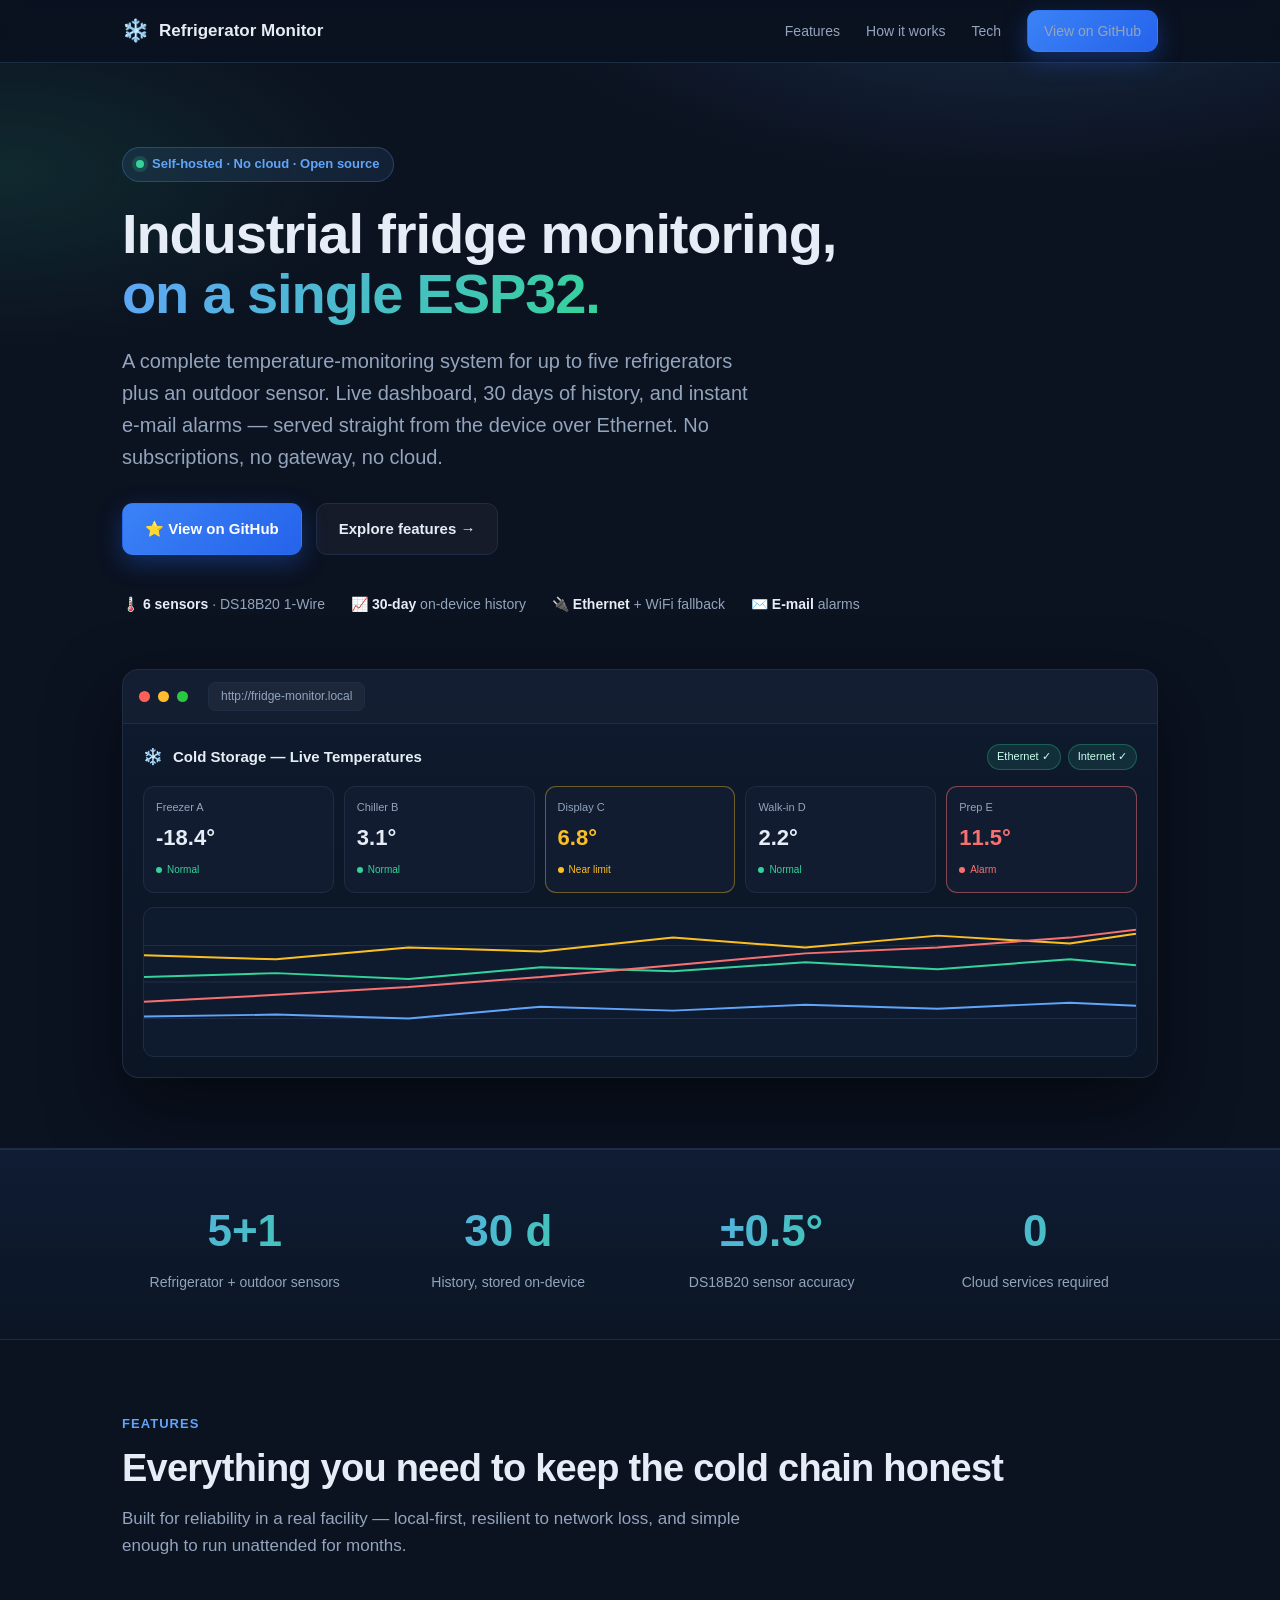
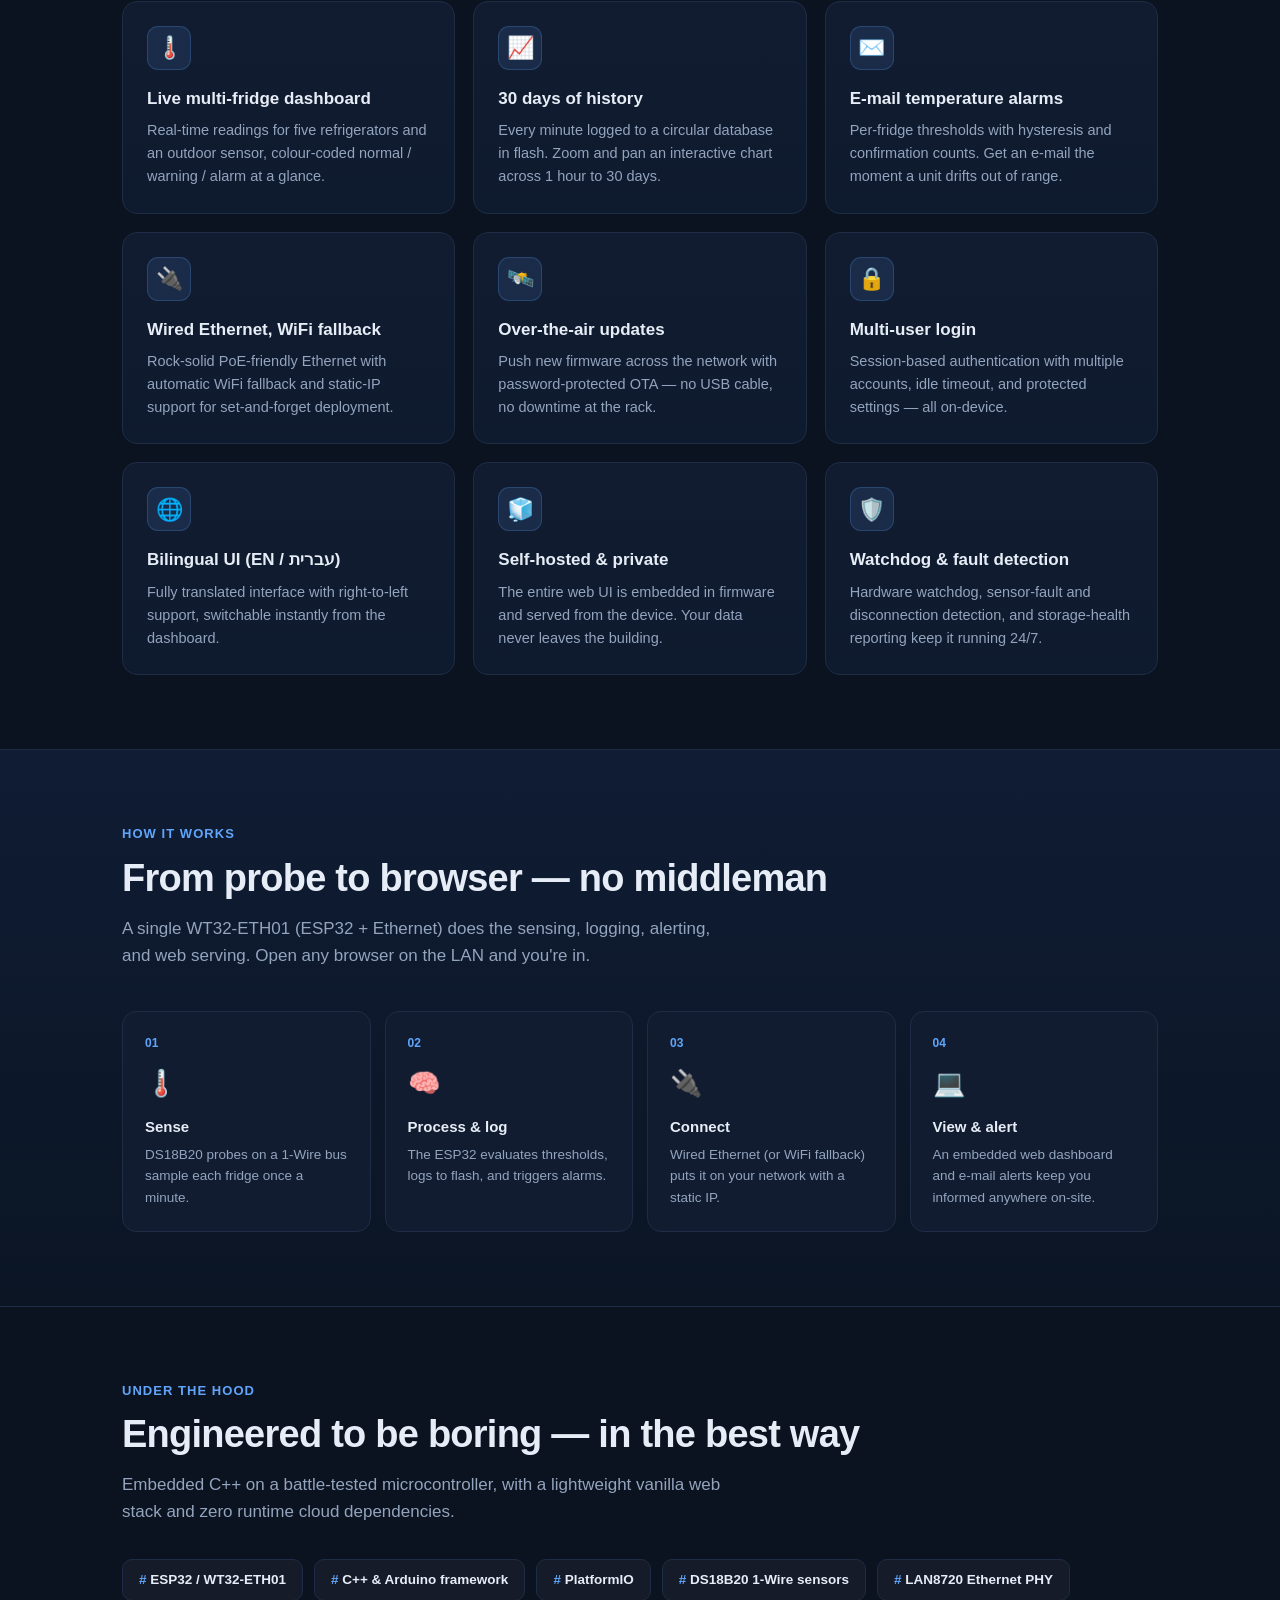
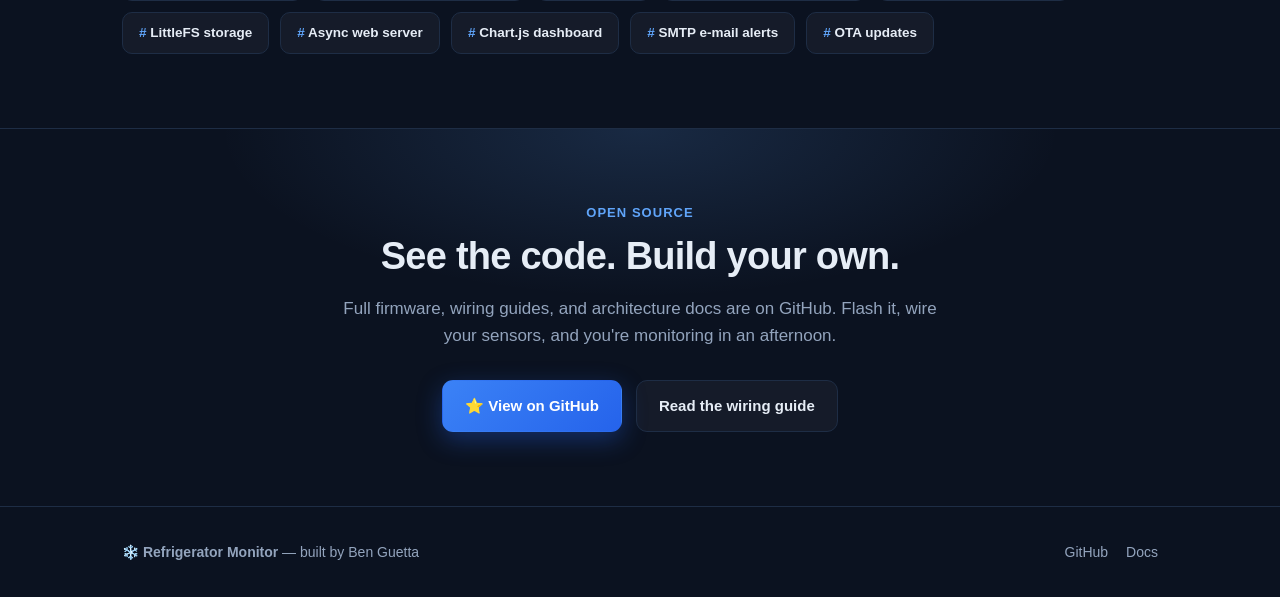
==== docs/index.html @ 9b0212f3 "Public release: ESP32 refrigerator monitor Self-hosted temperature monitoring for up to 5 refrigerat" ====
<!DOCTYPE html>
<html lang="en">
<head>
<meta charset="UTF-8">
<meta name="viewport" content="width=device-width, initial-scale=1.0">
<title>Refrigerator Monitor — Industrial Temperature Monitoring on ESP32</title>
<meta name="description" content="A self-hosted, cloud-free temperature monitoring system for up to 5 refrigerators. Live dashboard, 30-day history, e-mail alarms, Ethernet + WiFi — all running on a single ESP32.">
<meta property="og:title" content="Refrigerator Monitor — Industrial Temperature Monitoring on ESP32">
<meta property="og:description" content="Self-hosted, cloud-free monitoring for up to 5 refrigerators: live dashboard, 30-day history, e-mail alarms, Ethernet + WiFi — on a single ESP32.">
<meta property="og:type" content="website">
<style>
  :root{
    --bg:#0b1220; --bg2:#0f172a; --card:#111c30; --card2:#0e1a2e;
    --line:#1e2d45; --text:#e6edf6; --muted:#93a4bd; --brand:#60a5fa;
    --brand2:#34d399; --warn:#fbbf24; --danger:#f87171; --purple:#c084fc;
  }
  *{box-sizing:border-box;margin:0;padding:0}
  html{scroll-behavior:smooth}
  body{
    font-family:-apple-system,BlinkMacSystemFont,"Segoe UI",Roboto,Helvetica,Arial,sans-serif;
    background:var(--bg); color:var(--text); line-height:1.6;
    -webkit-font-smoothing:antialiased;
  }
  a{color:inherit;text-decoration:none}
  .wrap{max-width:1080px;margin:0 auto;padding:0 22px}
  .btn{
    display:inline-flex;align-items:center;gap:9px;font-weight:600;font-size:15px;
    padding:13px 22px;border-radius:11px;border:1px solid transparent;cursor:pointer;
    transition:transform .12s ease,box-shadow .12s ease,background .12s ease;
  }
  .btn:hover{transform:translateY(-2px)}
  .btn-primary{background:linear-gradient(135deg,#3b82f6,#2563eb);color:#fff;
    box-shadow:0 8px 24px rgba(37,99,235,.35)}
  .btn-ghost{background:rgba(255,255,255,.04);border-color:var(--line);color:var(--text)}
  .btn-ghost:hover{background:rgba(255,255,255,.08)}

  /* ---------- top nav ---------- */
  header.nav{
    position:sticky;top:0;z-index:20;backdrop-filter:blur(10px);
    background:rgba(11,18,32,.72);border-bottom:1px solid var(--line);
  }
  .nav-in{display:flex;align-items:center;gap:14px;height:62px}
  .logo{display:flex;align-items:center;gap:10px;font-weight:700;font-size:17px}
  .logo .mark{font-size:22px}
  .nav-links{margin-left:auto;display:flex;gap:26px;align-items:center}
  .nav-links a{color:var(--muted);font-size:14px;font-weight:500}
  .nav-links a:hover{color:var(--text)}
  .nav-links .btn{padding:9px 16px;font-size:14px}
  @media(max-width:720px){.nav-links a.hide-sm{display:none}}

  /* ---------- hero ---------- */
  .hero{position:relative;overflow:hidden;
    background:
      radial-gradient(900px 380px at 80% -10%,rgba(96,165,250,.18),transparent 60%),
      radial-gradient(700px 320px at 0% 10%,rgba(52,211,153,.12),transparent 55%),
      var(--bg);
    padding:84px 0 70px;border-bottom:1px solid var(--line)}
  .pill-tag{display:inline-flex;align-items:center;gap:8px;font-size:13px;font-weight:600;
    color:var(--brand);background:rgba(96,165,250,.1);border:1px solid rgba(96,165,250,.25);
    padding:6px 13px;border-radius:999px;margin-bottom:22px}
  .pill-tag .dot{width:8px;height:8px;border-radius:50%;background:var(--brand2);
    box-shadow:0 0 0 4px rgba(52,211,153,.18)}
  h1{font-size:clamp(34px,6vw,56px);line-height:1.08;letter-spacing:-.02em;font-weight:800}
  h1 .grad{background:linear-gradient(120deg,#60a5fa,#34d399);
    -webkit-background-clip:text;background-clip:text;color:transparent}
  .sub{color:var(--muted);font-size:clamp(16px,2.4vw,20px);max-width:640px;margin:20px 0 30px}
  .cta{display:flex;flex-wrap:wrap;gap:14px}
  .hero-meta{display:flex;flex-wrap:wrap;gap:26px;margin-top:38px;color:var(--muted);font-size:14px}
  .hero-meta b{color:var(--text)}

  /* ---------- dashboard mockup ---------- */
  .mock{margin-top:54px;border-radius:16px;border:1px solid var(--line);
    background:linear-gradient(180deg,#0e1a2e,#0b1524);overflow:hidden;
    box-shadow:0 30px 70px rgba(0,0,0,.5)}
  .mock-bar{display:flex;align-items:center;gap:8px;padding:12px 16px;
    border-bottom:1px solid var(--line);background:rgba(255,255,255,.02)}
  .mock-bar .d{width:11px;height:11px;border-radius:50%}
  .mock-bar .d1{background:#ff5f57}.mock-bar .d2{background:#febc2e}.mock-bar .d3{background:#28c840}
  .mock-bar .url{margin-left:12px;font-size:12px;color:var(--muted);
    background:rgba(255,255,255,.04);border:1px solid var(--line);
    padding:4px 12px;border-radius:7px}
  .mock-body{padding:20px}
  .mock-h{display:flex;align-items:center;gap:10px;margin-bottom:16px}
  .mock-h .t{font-weight:700;font-size:15px}
  .mock-h .pills{margin-left:auto;display:flex;gap:7px}
  .mock-h .p{font-size:11px;color:#cfe;background:rgba(52,211,153,.12);
    border:1px solid rgba(52,211,153,.3);padding:3px 9px;border-radius:999px}
  .fridges{display:grid;grid-template-columns:repeat(5,1fr);gap:10px}
  @media(max-width:680px){.fridges{grid-template-columns:repeat(2,1fr)}}
  .fr{background:var(--card);border:1px solid var(--line);border-radius:11px;padding:12px}
  .fr .n{font-size:11px;color:var(--muted)}
  .fr .v{font-size:22px;font-weight:800;margin-top:3px}
  .fr .s{display:inline-flex;align-items:center;gap:5px;font-size:10px;margin-top:6px;color:var(--brand2)}
  .fr .s i{width:6px;height:6px;border-radius:50%;background:var(--brand2);display:inline-block}
  .fr.warn{border-color:rgba(251,191,36,.4)}.fr.warn .v{color:var(--warn)}
  .fr.warn .s{color:var(--warn)}.fr.warn .s i{background:var(--warn)}
  .fr.alarm{border-color:rgba(248,113,113,.5)}.fr.alarm .v{color:var(--danger)}
  .fr.alarm .s{color:var(--danger)}.fr.alarm .s i{background:var(--danger)}
  .chart{margin-top:14px;height:150px;border:1px solid var(--line);border-radius:11px;
    background:var(--card2);position:relative;overflow:hidden}
  .chart svg{position:absolute;inset:0;width:100%;height:100%}

  /* ---------- sections ---------- */
  section{padding:74px 0}
  .eyebrow{color:var(--brand);font-weight:700;font-size:13px;letter-spacing:.08em;
    text-transform:uppercase;margin-bottom:12px}
  h2{font-size:clamp(26px,4vw,38px);letter-spacing:-.02em;font-weight:800;line-height:1.15}
  .lead{color:var(--muted);font-size:17px;max-width:620px;margin-top:14px}
  .grid{display:grid;gap:18px;margin-top:42px}
  .g3{grid-template-columns:repeat(3,1fr)}
  .g2{grid-template-columns:repeat(2,1fr)}
  @media(max-width:820px){.g3{grid-template-columns:1fr 1fr}}
  @media(max-width:560px){.g3,.g2{grid-template-columns:1fr}}
  .feat{background:linear-gradient(180deg,var(--card),var(--card2));
    border:1px solid var(--line);border-radius:15px;padding:24px;
    transition:transform .15s ease,border-color .15s ease}
  .feat:hover{transform:translateY(-4px);border-color:rgba(96,165,250,.4)}
  .feat .ic{width:44px;height:44px;border-radius:11px;display:grid;place-items:center;
    font-size:22px;margin-bottom:15px;background:rgba(96,165,250,.12);
    border:1px solid rgba(96,165,250,.22)}
  .feat h3{font-size:17px;margin-bottom:7px}
  .feat p{color:var(--muted);font-size:14.5px}

  /* ---------- stats band ---------- */
  .band{background:linear-gradient(180deg,#0f1c33,#0b1524);
    border-top:1px solid var(--line);border-bottom:1px solid var(--line)}
  .stats{display:grid;grid-template-columns:repeat(4,1fr);gap:18px;text-align:center}
  @media(max-width:680px){.stats{grid-template-columns:1fr 1fr}}
  .stat .num{font-size:clamp(30px,5vw,44px);font-weight:800;
    background:linear-gradient(120deg,#60a5fa,#34d399);
    -webkit-background-clip:text;background-clip:text;color:transparent}
  .stat .lab{color:var(--muted);font-size:14px;margin-top:4px}

  /* ---------- how it works ---------- */
  .flow{display:grid;grid-template-columns:repeat(4,1fr);gap:14px;margin-top:42px}
  @media(max-width:820px){.flow{grid-template-columns:1fr 1fr}}
  .step{background:var(--card);border:1px solid var(--line);border-radius:14px;padding:22px;position:relative}
  .step .k{font-size:12px;font-weight:700;color:var(--brand);margin-bottom:10px}
  .step .ic{font-size:26px;margin-bottom:10px}
  .step h4{font-size:15px;margin-bottom:5px}
  .step p{color:var(--muted);font-size:13.5px}

  /* ---------- tech ---------- */
  .chips{display:flex;flex-wrap:wrap;gap:11px;margin-top:34px}
  .chip{font-size:13.5px;font-weight:600;color:var(--text);
    background:rgba(255,255,255,.04);border:1px solid var(--line);
    padding:9px 16px;border-radius:10px}
  .chip span{color:var(--brand)}

  /* ---------- final cta ---------- */
  .final{background:
      radial-gradient(700px 280px at 50% 0%,rgba(96,165,250,.16),transparent 60%),var(--bg);
    text-align:center;border-top:1px solid var(--line)}
  .final h2{margin-bottom:16px}
  .final .cta{justify-content:center}

  footer{border-top:1px solid var(--line);padding:34px 0;color:var(--muted);font-size:14px}
  .foot{display:flex;flex-wrap:wrap;gap:14px;align-items:center;justify-content:space-between}
  .foot a{color:var(--muted)}.foot a:hover{color:var(--text)}
</style>
</head>
<body>

<header class="nav">
  <div class="wrap nav-in">
    <div class="logo"><span class="mark">❄️</span> Refrigerator Monitor</div>
    <nav class="nav-links">
      <a href="#features" class="hide-sm">Features</a>
      <a href="#how" class="hide-sm">How it works</a>
      <a href="#tech" class="hide-sm">Tech</a>
      <a class="btn btn-primary" href="https://github.com/bn-jo/refrigerator-monitor" target="_blank" rel="noopener">View on GitHub</a>
    </nav>
  </div>
</header>

<!-- ============ HERO ============ -->
<div class="hero">
  <div class="wrap">
    <span class="pill-tag"><span class="dot"></span> Self-hosted · No cloud · Open source</span>
    <h1>Industrial fridge monitoring,<br><span class="grad">on a single ESP32.</span></h1>
    <p class="sub">A complete temperature-monitoring system for up to five refrigerators plus an
      outdoor sensor. Live dashboard, 30 days of history, and instant e-mail alarms — served
      straight from the device over Ethernet. No subscriptions, no gateway, no cloud.</p>
    <div class="cta">
      <a class="btn btn-primary" href="https://github.com/bn-jo/refrigerator-monitor" target="_blank" rel="noopener">⭐ View on GitHub</a>
      <a class="btn btn-ghost" href="#features">Explore features →</a>
    </div>
    <div class="hero-meta">
      <div>🌡️ <b>6 sensors</b> · DS18B20 1-Wire</div>
      <div>📈 <b>30-day</b> on-device history</div>
      <div>🔌 <b>Ethernet</b> + WiFi fallback</div>
      <div>✉️ <b>E-mail</b> alarms</div>
    </div>

    <!-- dashboard mockup -->
    <div class="mock">
      <div class="mock-bar">
        <span class="d d1"></span><span class="d d2"></span><span class="d d3"></span>
        <span class="url">http://fridge-monitor.local</span>
      </div>
      <div class="mock-body">
        <div class="mock-h">
          <span class="mark">❄️</span><span class="t">Cold Storage — Live Temperatures</span>
          <span class="pills"><span class="p">Ethernet ✓</span><span class="p">Internet ✓</span></span>
        </div>
        <div class="fridges">
          <div class="fr"><div class="n">Freezer A</div><div class="v">-18.4°</div><div class="s"><i></i>Normal</div></div>
          <div class="fr"><div class="n">Chiller B</div><div class="v">3.1°</div><div class="s"><i></i>Normal</div></div>
          <div class="fr warn"><div class="n">Display C</div><div class="v">6.8°</div><div class="s"><i></i>Near limit</div></div>
          <div class="fr"><div class="n">Walk-in D</div><div class="v">2.2°</div><div class="s"><i></i>Normal</div></div>
          <div class="fr alarm"><div class="n">Prep E</div><div class="v">11.5°</div><div class="s"><i></i>Alarm</div></div>
        </div>
        <div class="chart">
          <svg viewBox="0 0 600 150" preserveAspectRatio="none">
            <line x1="0" y1="38" x2="600" y2="38" stroke="#1e2d45"/>
            <line x1="0" y1="75" x2="600" y2="75" stroke="#1e2d45"/>
            <line x1="0" y1="112" x2="600" y2="112" stroke="#1e2d45"/>
            <polyline fill="none" stroke="#60a5fa" stroke-width="2" points="0,110 80,108 160,112 240,100 320,104 400,98 480,102 560,96 600,99"/>
            <polyline fill="none" stroke="#34d399" stroke-width="2" points="0,70 80,66 160,72 240,60 320,64 400,55 480,62 560,52 600,58"/>
            <polyline fill="none" stroke="#fbbf24" stroke-width="2" points="0,48 80,52 160,40 240,44 320,30 400,40 480,28 560,36 600,26"/>
            <polyline fill="none" stroke="#f87171" stroke-width="2" points="0,95 80,88 160,80 240,70 320,58 400,46 480,40 560,30 600,22"/>
          </svg>
        </div>
      </div>
    </div>

  </div>
</div>

<!-- ============ STATS ============ -->
<div class="band"><section style="padding:46px 0">
  <div class="wrap stats">
    <div class="stat"><div class="num">5+1</div><div class="lab">Refrigerator + outdoor sensors</div></div>
    <div class="stat"><div class="num">30 d</div><div class="lab">History, stored on-device</div></div>
    <div class="stat"><div class="num">±0.5°</div><div class="lab">DS18B20 sensor accuracy</div></div>
    <div class="stat"><div class="num">0</div><div class="lab">Cloud services required</div></div>
  </div>
</section></div>

<!-- ============ FEATURES ============ -->
<section id="features"><div class="wrap">
  <div class="eyebrow">Features</div>
  <h2>Everything you need to keep the cold chain honest</h2>
  <p class="lead">Built for reliability in a real facility — local-first, resilient to network
    loss, and simple enough to run unattended for months.</p>

  <div class="grid g3">
    <div class="feat"><div class="ic">🌡️</div><h3>Live multi-fridge dashboard</h3>
      <p>Real-time readings for five refrigerators and an outdoor sensor, colour-coded normal / warning / alarm at a glance.</p></div>
    <div class="feat"><div class="ic">📈</div><h3>30 days of history</h3>
      <p>Every minute logged to a circular database in flash. Zoom and pan an interactive chart across 1 hour to 30 days.</p></div>
    <div class="feat"><div class="ic">✉️</div><h3>E-mail temperature alarms</h3>
      <p>Per-fridge thresholds with hysteresis and confirmation counts. Get an e-mail the moment a unit drifts out of range.</p></div>
    <div class="feat"><div class="ic">🔌</div><h3>Wired Ethernet, WiFi fallback</h3>
      <p>Rock-solid PoE-friendly Ethernet with automatic WiFi fallback and static-IP support for set-and-forget deployment.</p></div>
    <div class="feat"><div class="ic">🛰️</div><h3>Over-the-air updates</h3>
      <p>Push new firmware across the network with password-protected OTA — no USB cable, no downtime at the rack.</p></div>
    <div class="feat"><div class="ic">🔒</div><h3>Multi-user login</h3>
      <p>Session-based authentication with multiple accounts, idle timeout, and protected settings — all on-device.</p></div>
    <div class="feat"><div class="ic">🌐</div><h3>Bilingual UI (EN / עברית)</h3>
      <p>Fully translated interface with right-to-left support, switchable instantly from the dashboard.</p></div>
    <div class="feat"><div class="ic">🧊</div><h3>Self-hosted &amp; private</h3>
      <p>The entire web UI is embedded in firmware and served from the device. Your data never leaves the building.</p></div>
    <div class="feat"><div class="ic">🛡️</div><h3>Watchdog &amp; fault detection</h3>
      <p>Hardware watchdog, sensor-fault and disconnection detection, and storage-health reporting keep it running 24/7.</p></div>
  </div>
</div></section>

<!-- ============ HOW IT WORKS ============ -->
<div class="band"><section id="how"><div class="wrap">
  <div class="eyebrow">How it works</div>
  <h2>From probe to browser — no middleman</h2>
  <p class="lead">A single WT32-ETH01 (ESP32 + Ethernet) does the sensing, logging, alerting,
    and web serving. Open any browser on the LAN and you're in.</p>

  <div class="flow">
    <div class="step"><div class="k">01</div><div class="ic">🌡️</div><h4>Sense</h4>
      <p>DS18B20 probes on a 1-Wire bus sample each fridge once a minute.</p></div>
    <div class="step"><div class="k">02</div><div class="ic">🧠</div><h4>Process &amp; log</h4>
      <p>The ESP32 evaluates thresholds, logs to flash, and triggers alarms.</p></div>
    <div class="step"><div class="k">03</div><div class="ic">🔌</div><h4>Connect</h4>
      <p>Wired Ethernet (or WiFi fallback) puts it on your network with a static IP.</p></div>
    <div class="step"><div class="k">04</div><div class="ic">💻</div><h4>View &amp; alert</h4>
      <p>An embedded web dashboard and e-mail alerts keep you informed anywhere on-site.</p></div>
  </div>
</div></section></div>

<!-- ============ TECH ============ -->
<section id="tech"><div class="wrap">
  <div class="eyebrow">Under the hood</div>
  <h2>Engineered to be boring — in the best way</h2>
  <p class="lead">Embedded C++ on a battle-tested microcontroller, with a lightweight
    vanilla web stack and zero runtime cloud dependencies.</p>
  <div class="chips">
    <div class="chip"><span>#</span> ESP32 / WT32-ETH01</div>
    <div class="chip"><span>#</span> C++ &amp; Arduino framework</div>
    <div class="chip"><span>#</span> PlatformIO</div>
    <div class="chip"><span>#</span> DS18B20 1-Wire sensors</div>
    <div class="chip"><span>#</span> LAN8720 Ethernet PHY</div>
    <div class="chip"><span>#</span> LittleFS storage</div>
    <div class="chip"><span>#</span> Async web server</div>
    <div class="chip"><span>#</span> Chart.js dashboard</div>
    <div class="chip"><span>#</span> SMTP e-mail alerts</div>
    <div class="chip"><span>#</span> OTA updates</div>
  </div>
</div></section>

<!-- ============ FINAL CTA ============ -->
<div class="final"><section><div class="wrap">
  <div class="eyebrow" style="text-align:center">Open source</div>
  <h2>See the code. Build your own.</h2>
  <p class="lead" style="margin:14px auto 30px">Full firmware, wiring guides, and architecture
    docs are on GitHub. Flash it, wire your sensors, and you're monitoring in an afternoon.</p>
  <div class="cta">
    <a class="btn btn-primary" href="https://github.com/bn-jo/refrigerator-monitor" target="_blank" rel="noopener">⭐ View on GitHub</a>
    <a class="btn btn-ghost" href="https://github.com/bn-jo/refrigerator-monitor/blob/main/docs/WIRING.md" target="_blank" rel="noopener">Read the wiring guide</a>
  </div>
</div></section></div>

<footer><div class="wrap foot">
  <div>❄️ <b>Refrigerator Monitor</b> — built by Ben Guetta</div>
  <div style="display:flex;gap:18px">
    <a href="https://github.com/bn-jo/refrigerator-monitor" target="_blank" rel="noopener">GitHub</a>
    <a href="https://github.com/bn-jo/refrigerator-monitor/tree/main/docs" target="_blank" rel="noopener">Docs</a>
  </div>
</div></footer>

</body>
</html>
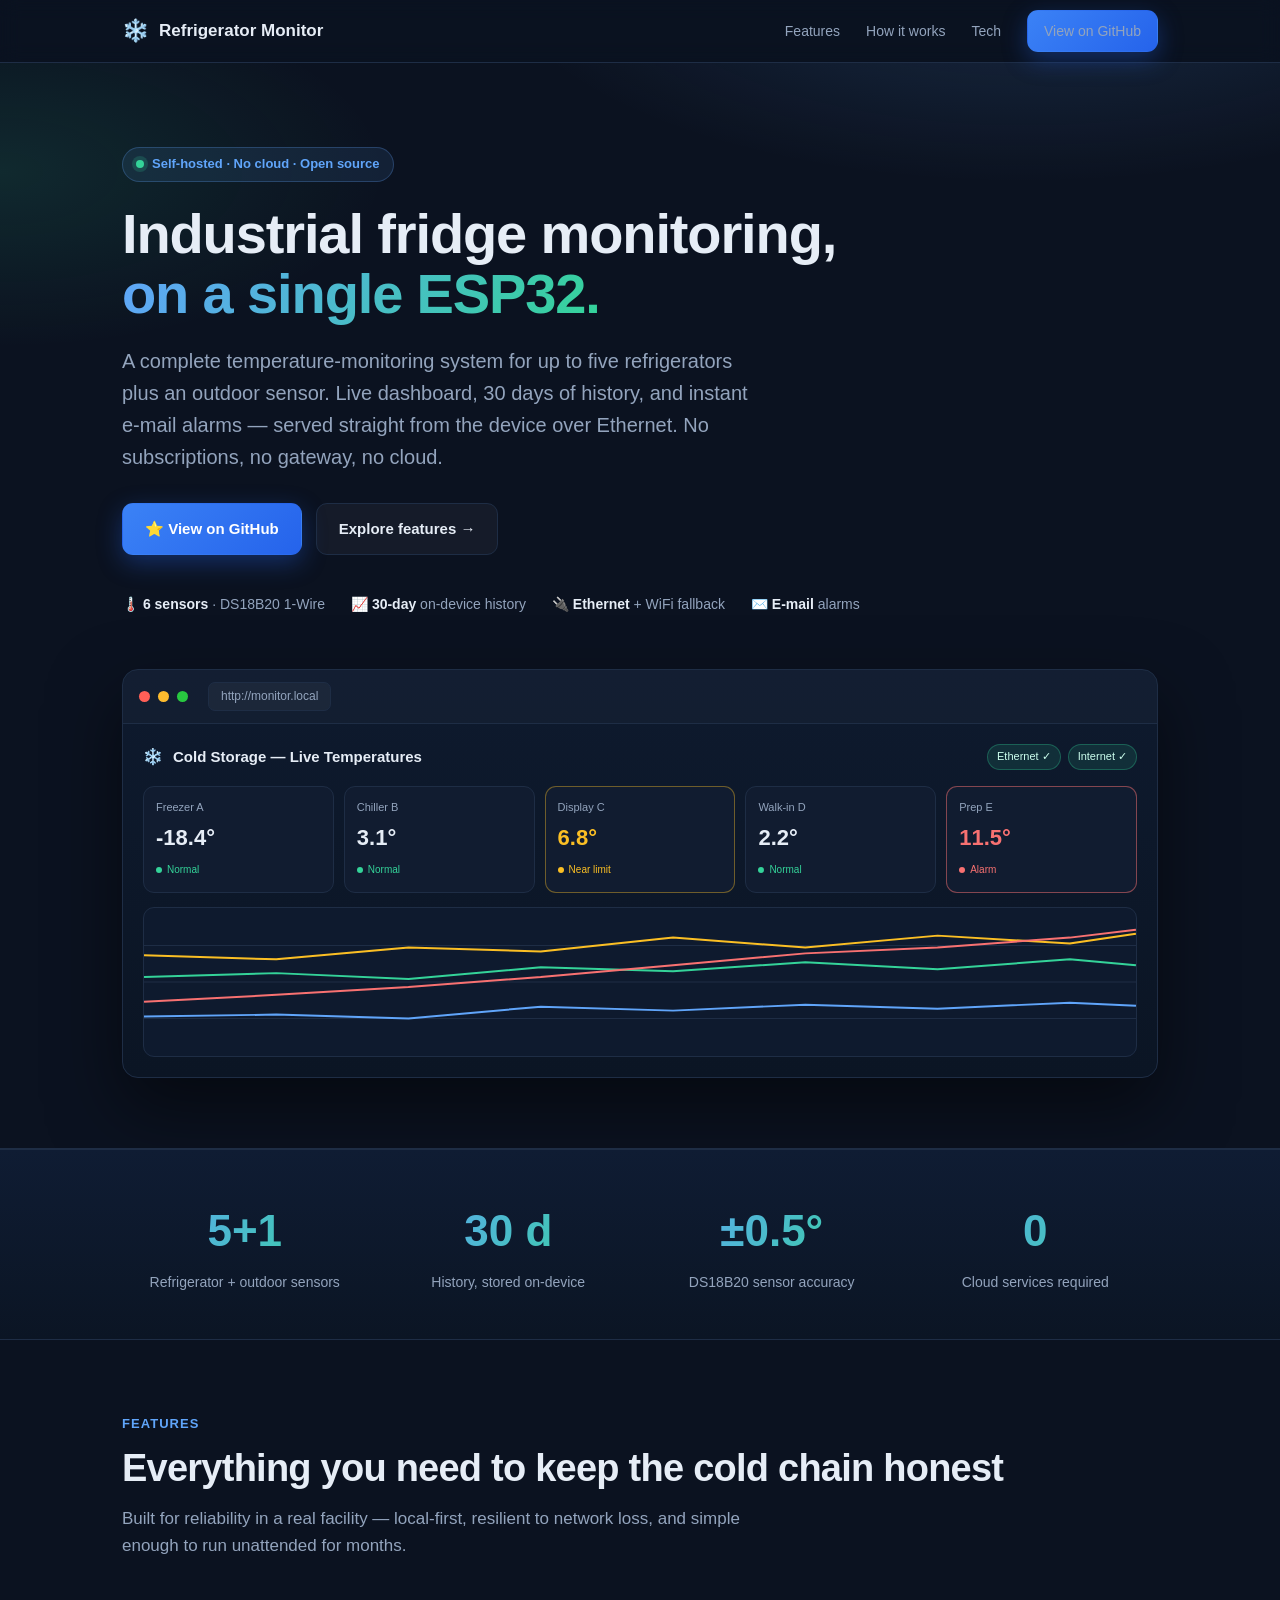
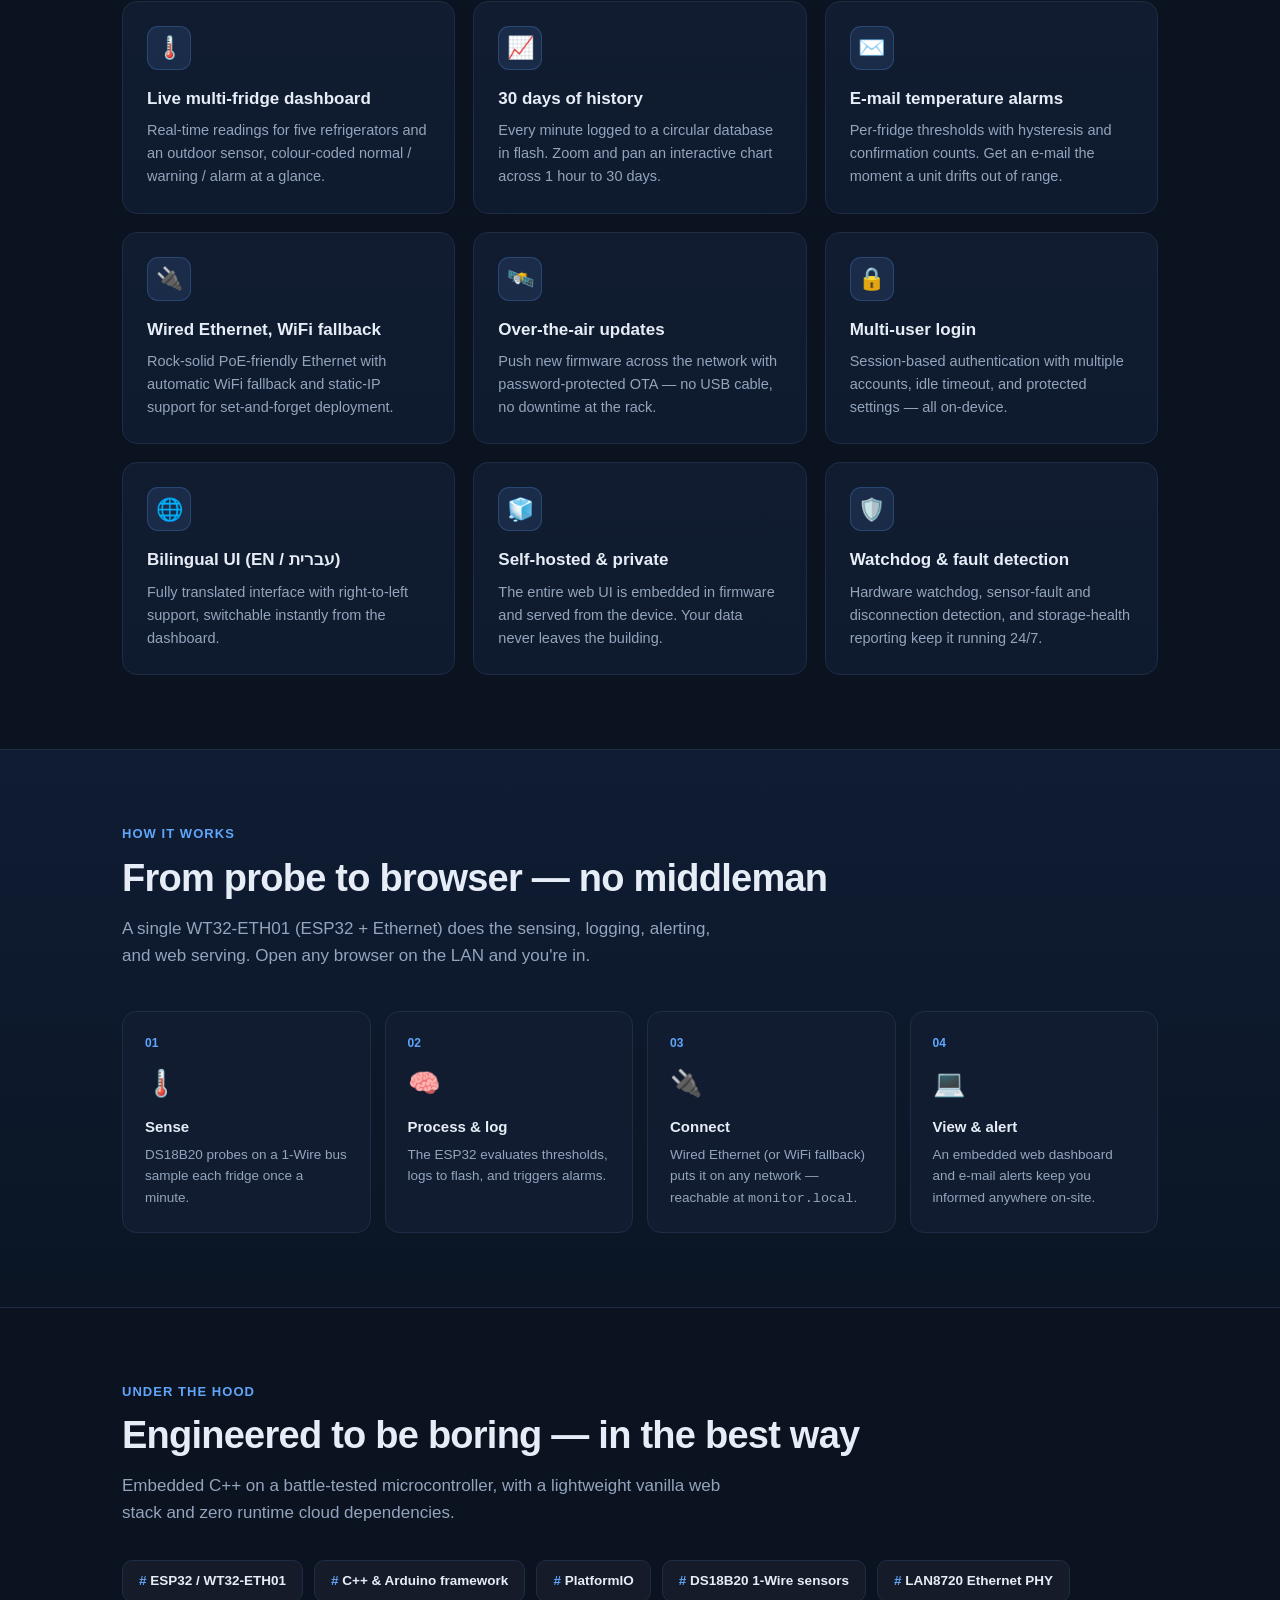
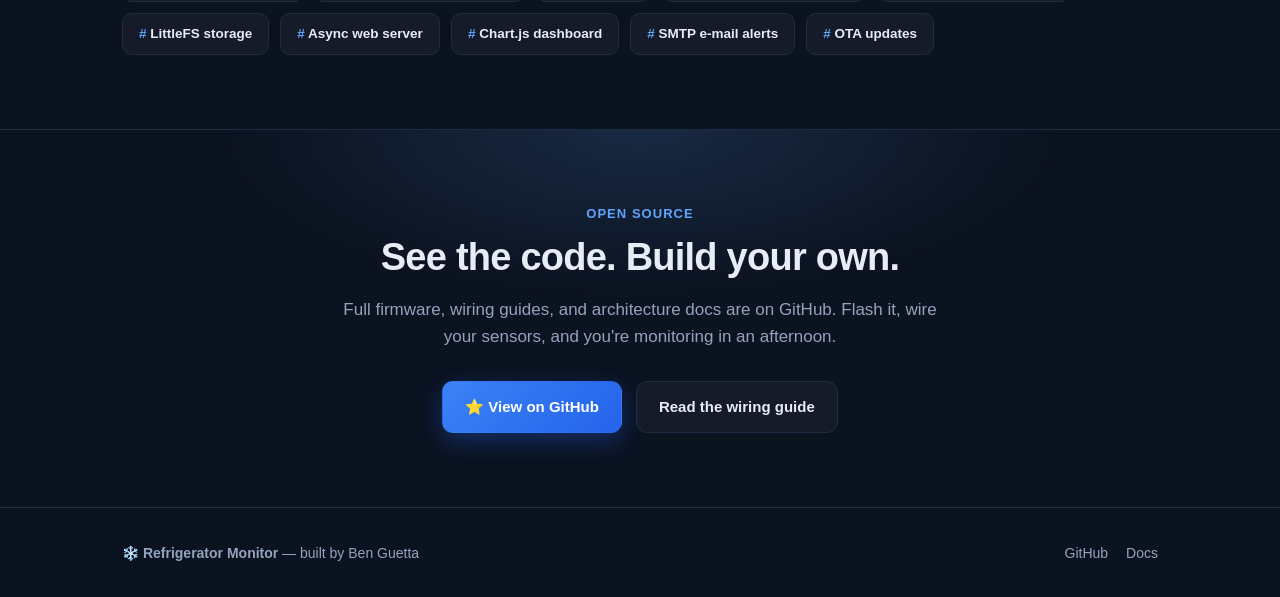
==== commit cd9fb589: "Network: DHCP-first with static-IP promotion, mDNS at monitor.local Always bring the link up via DHC" ====
--- a/docs/index.html
+++ b/docs/index.html
@@ -196,7 +196,7 @@
     <div class="mock">
       <div class="mock-bar">
         <span class="d d1"></span><span class="d d2"></span><span class="d d3"></span>
-        <span class="url">http://fridge-monitor.local</span>
+        <span class="url">http://monitor.local</span>
       </div>
       <div class="mock-body">
         <div class="mock-h">
@@ -279,7 +279,7 @@
     <div class="step"><div class="k">02</div><div class="ic">🧠</div><h4>Process &amp; log</h4>
       <p>The ESP32 evaluates thresholds, logs to flash, and triggers alarms.</p></div>
     <div class="step"><div class="k">03</div><div class="ic">🔌</div><h4>Connect</h4>
-      <p>Wired Ethernet (or WiFi fallback) puts it on your network with a static IP.</p></div>
+      <p>Wired Ethernet (or WiFi fallback) puts it on any network — reachable at <code>monitor.local</code>.</p></div>
     <div class="step"><div class="k">04</div><div class="ic">💻</div><h4>View &amp; alert</h4>
       <p>An embedded web dashboard and e-mail alerts keep you informed anywhere on-site.</p></div>
   </div>
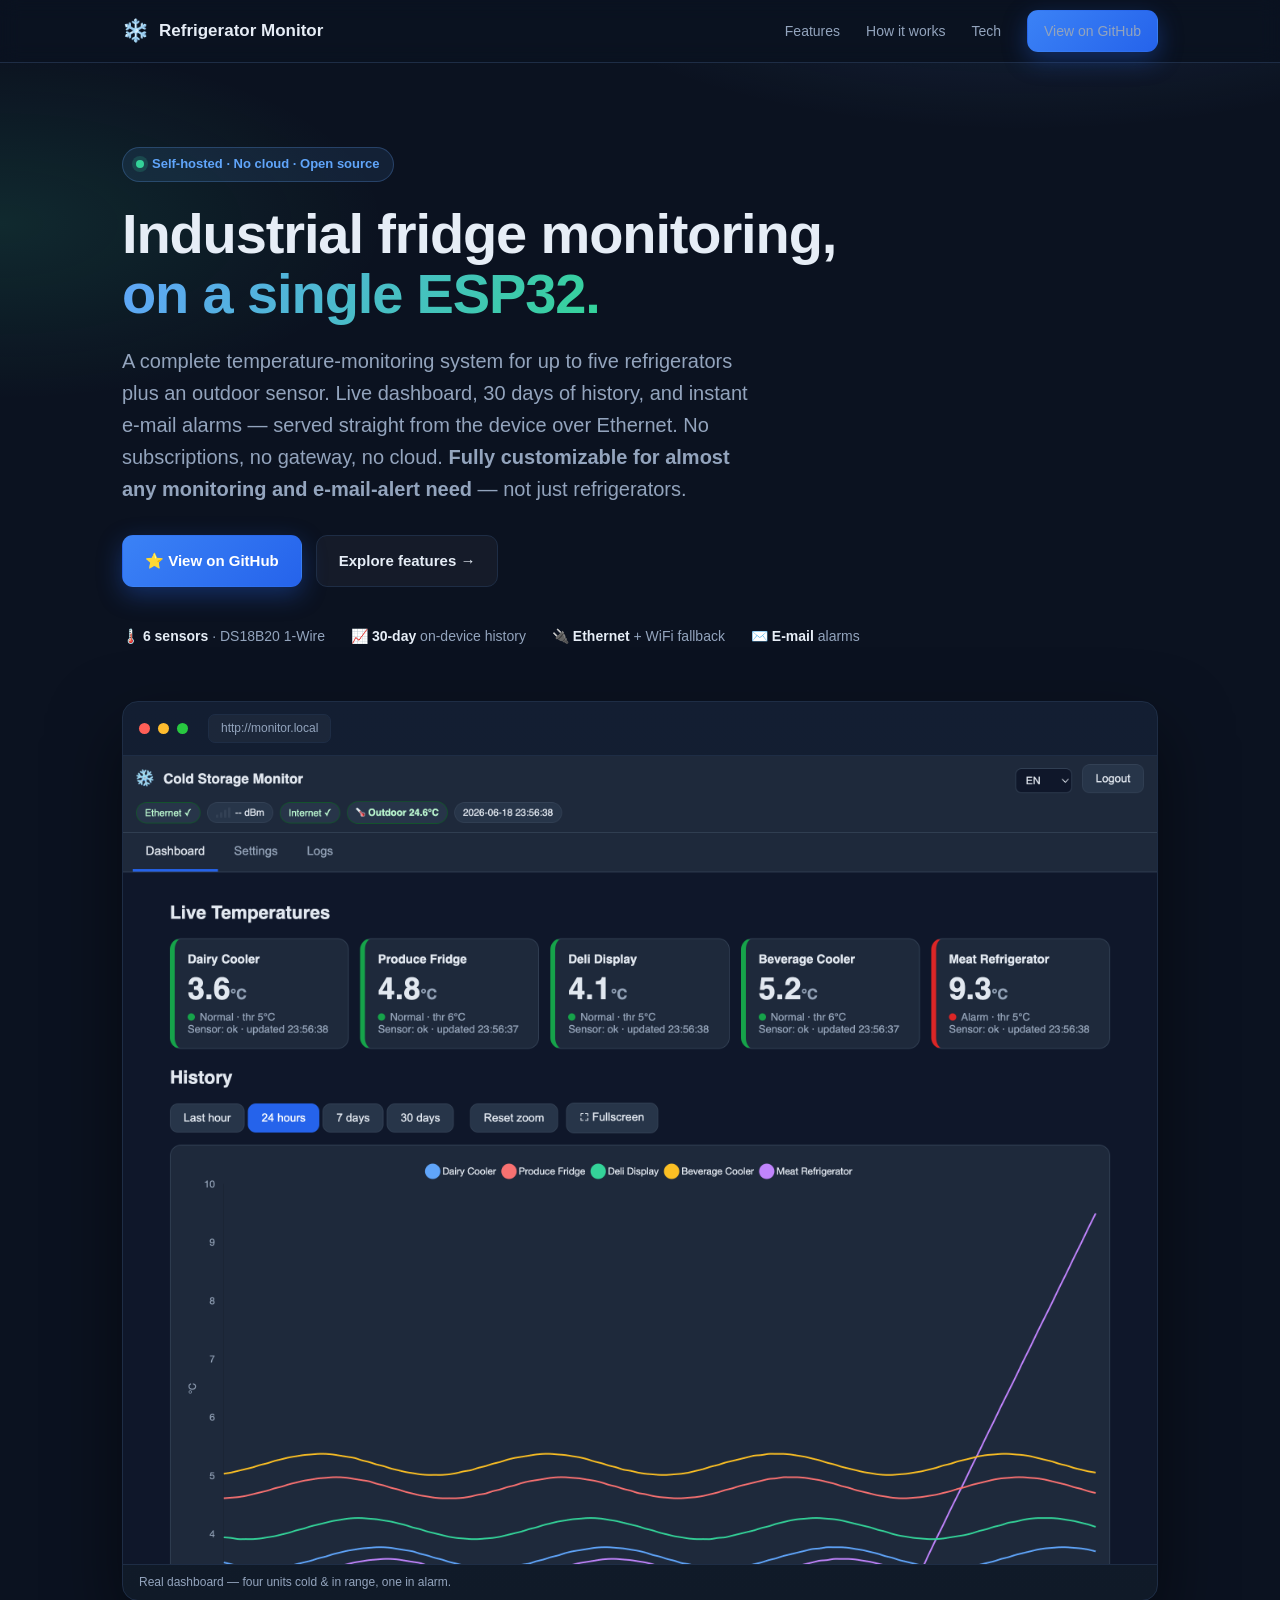
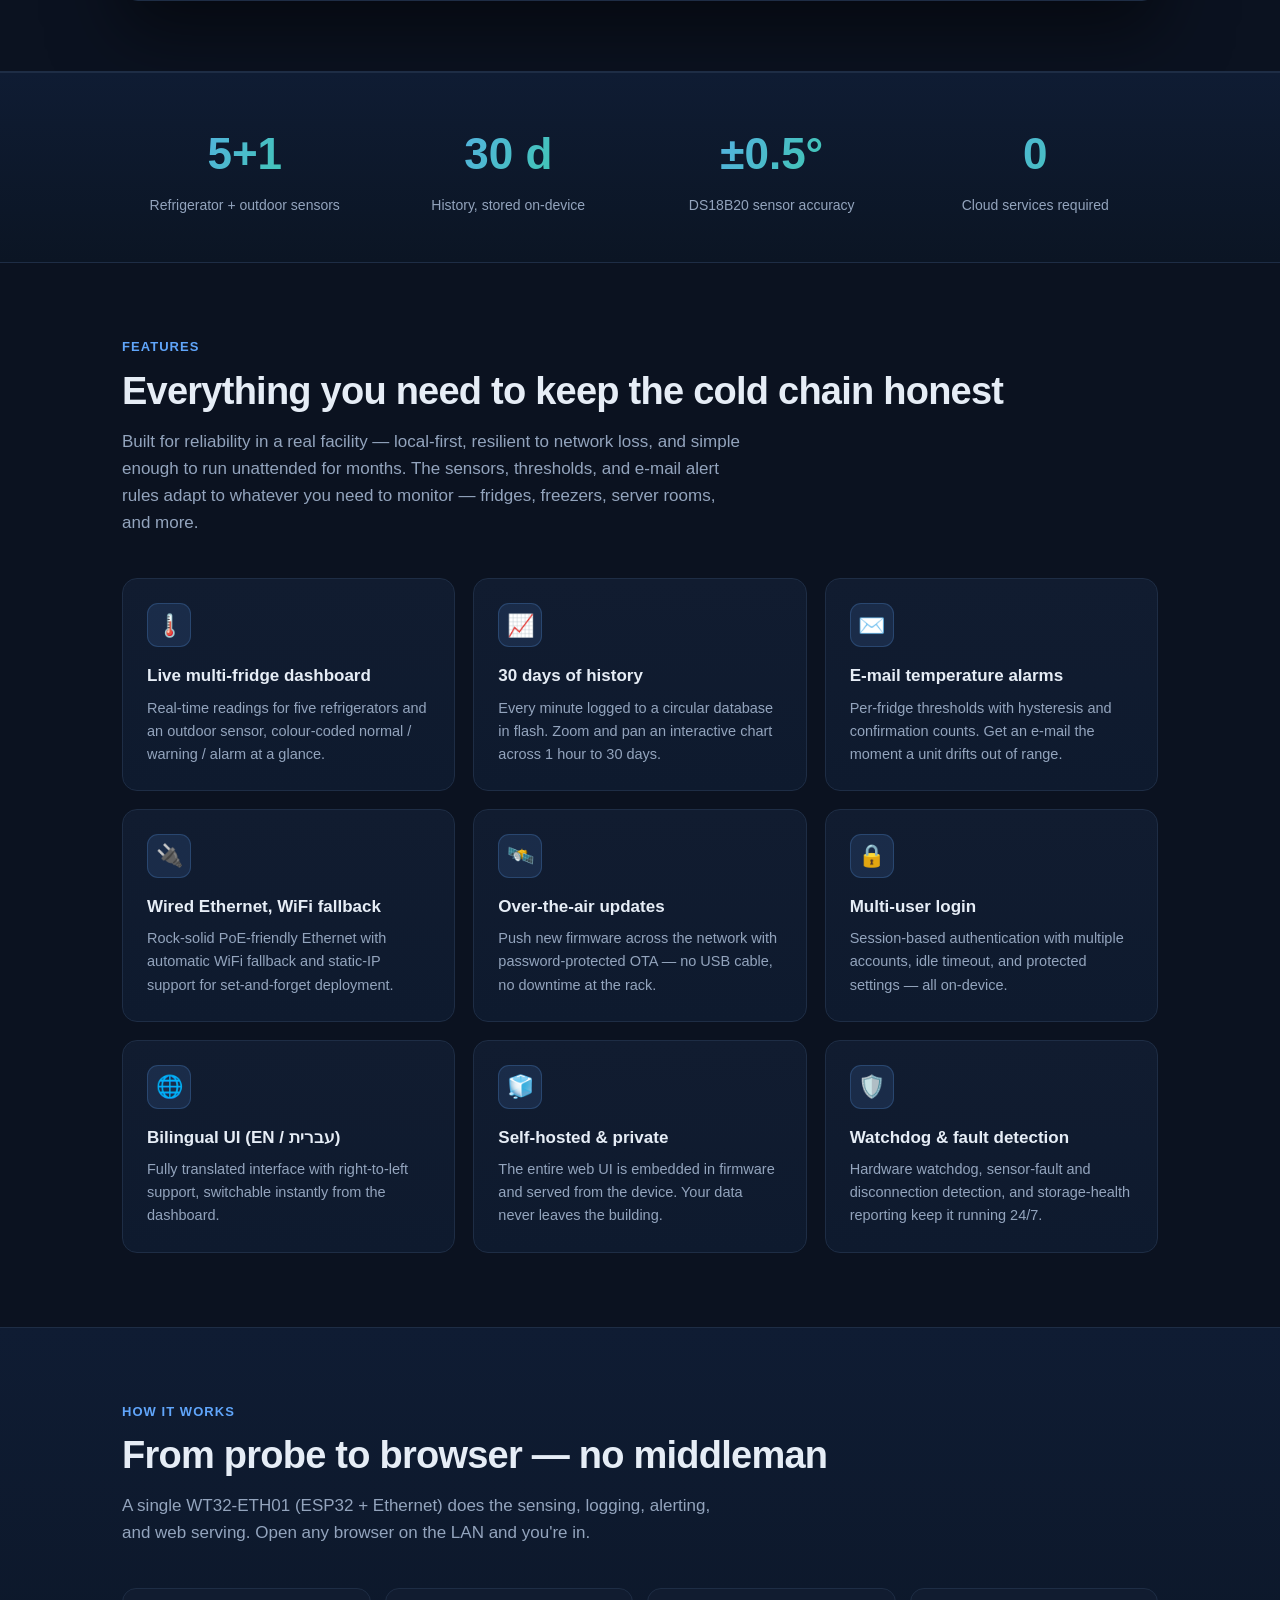
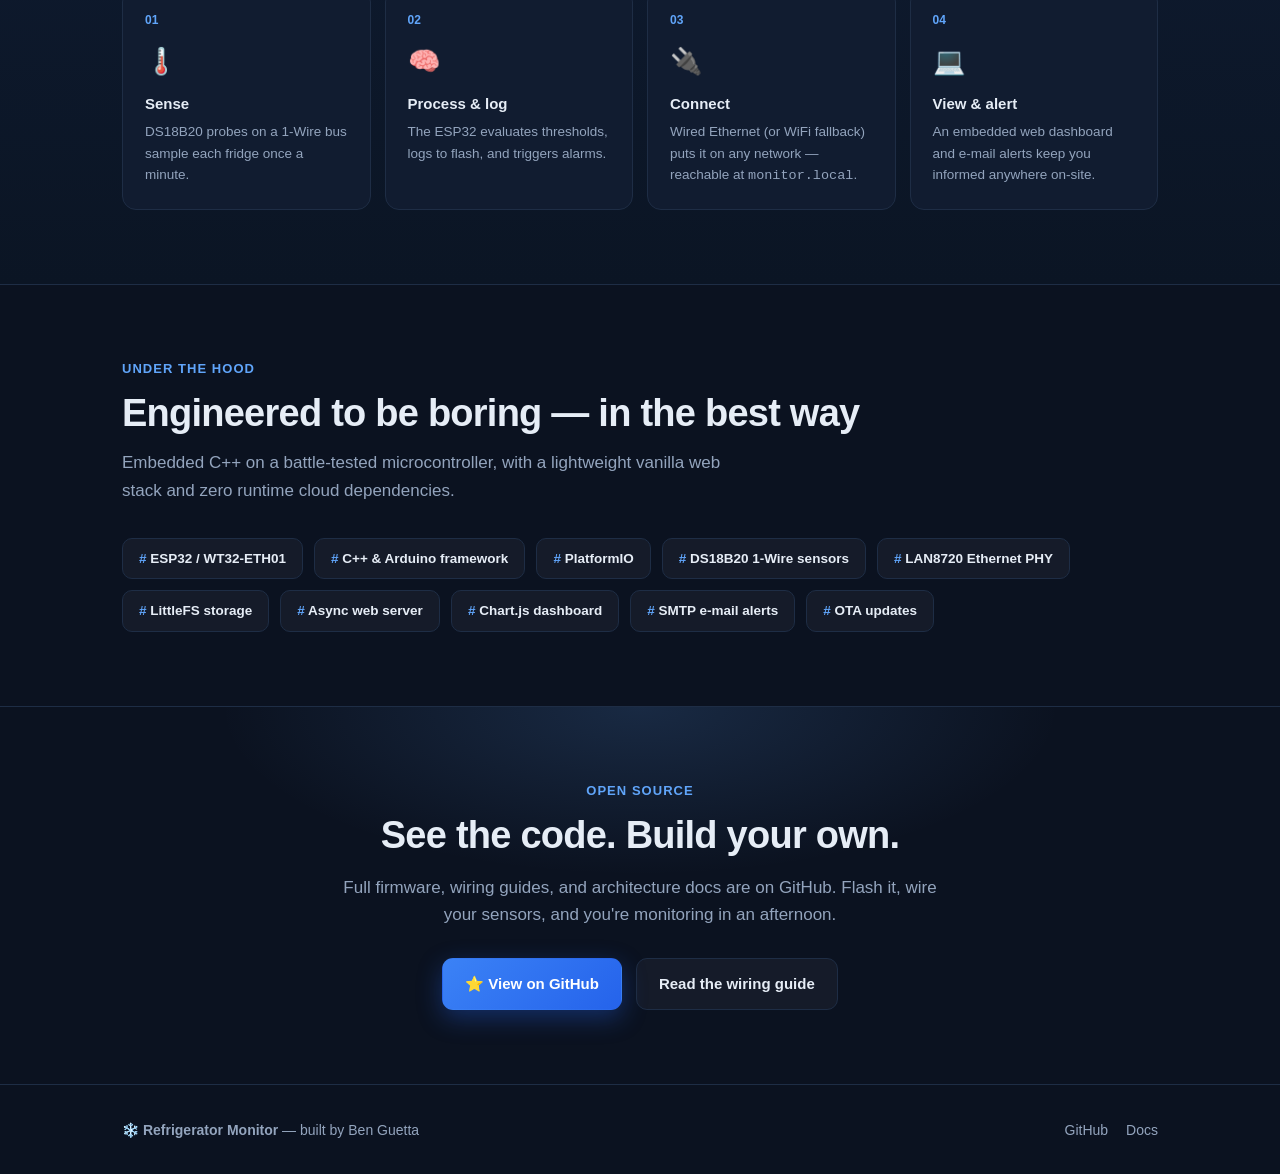
==== commit e88d85c0: "Landing page: real dashboard screenshot + customizable messaging Replace the hand-drawn hero mockup " ====
--- a/docs/index.html
+++ b/docs/index.html
@@ -180,7 +180,9 @@
     <h1>Industrial fridge monitoring,<br><span class="grad">on a single ESP32.</span></h1>
     <p class="sub">A complete temperature-monitoring system for up to five refrigerators plus an
       outdoor sensor. Live dashboard, 30 days of history, and instant e-mail alarms — served
-      straight from the device over Ethernet. No subscriptions, no gateway, no cloud.</p>
+      straight from the device over Ethernet. No subscriptions, no gateway, no cloud.
+      <strong>Fully customizable for almost any monitoring and e-mail-alert need</strong> —
+      not just refrigerators.</p>
     <div class="cta">
       <a class="btn btn-primary" href="https://github.com/bn-jo/refrigerator-monitor" target="_blank" rel="noopener">⭐ View on GitHub</a>
       <a class="btn btn-ghost" href="#features">Explore features →</a>
@@ -198,30 +200,10 @@
         <span class="d d1"></span><span class="d d2"></span><span class="d d3"></span>
         <span class="url">http://monitor.local</span>
       </div>
-      <div class="mock-body">
-        <div class="mock-h">
-          <span class="mark">❄️</span><span class="t">Cold Storage — Live Temperatures</span>
-          <span class="pills"><span class="p">Ethernet ✓</span><span class="p">Internet ✓</span></span>
-        </div>
-        <div class="fridges">
-          <div class="fr"><div class="n">Freezer A</div><div class="v">-18.4°</div><div class="s"><i></i>Normal</div></div>
-          <div class="fr"><div class="n">Chiller B</div><div class="v">3.1°</div><div class="s"><i></i>Normal</div></div>
-          <div class="fr warn"><div class="n">Display C</div><div class="v">6.8°</div><div class="s"><i></i>Near limit</div></div>
-          <div class="fr"><div class="n">Walk-in D</div><div class="v">2.2°</div><div class="s"><i></i>Normal</div></div>
-          <div class="fr alarm"><div class="n">Prep E</div><div class="v">11.5°</div><div class="s"><i></i>Alarm</div></div>
-        </div>
-        <div class="chart">
-          <svg viewBox="0 0 600 150" preserveAspectRatio="none">
-            <line x1="0" y1="38" x2="600" y2="38" stroke="#1e2d45"/>
-            <line x1="0" y1="75" x2="600" y2="75" stroke="#1e2d45"/>
-            <line x1="0" y1="112" x2="600" y2="112" stroke="#1e2d45"/>
-            <polyline fill="none" stroke="#60a5fa" stroke-width="2" points="0,110 80,108 160,112 240,100 320,104 400,98 480,102 560,96 600,99"/>
-            <polyline fill="none" stroke="#34d399" stroke-width="2" points="0,70 80,66 160,72 240,60 320,64 400,55 480,62 560,52 600,58"/>
-            <polyline fill="none" stroke="#fbbf24" stroke-width="2" points="0,48 80,52 160,40 240,44 320,30 400,40 480,28 560,36 600,26"/>
-            <polyline fill="none" stroke="#f87171" stroke-width="2" points="0,95 80,88 160,80 240,70 320,58 400,46 480,40 560,30 600,22"/>
-          </svg>
-        </div>
-      </div>
+      <img src="dashboard.png" alt="Live dashboard showing five refrigerators — four normal and one (Meat Refrigerator) in alarm at 9.3 °C — with a 24-hour history chart"
+           style="display:block;width:100%;height:auto" loading="lazy">
+      <p style="margin:0;padding:8px 16px;font-size:12px;color:var(--muted);border-top:1px solid var(--line);background:rgba(255,255,255,.02)">
+        Real dashboard — four units cold &amp; in range, one in alarm.</p>
     </div>
 
   </div>
@@ -242,7 +224,8 @@
   <div class="eyebrow">Features</div>
   <h2>Everything you need to keep the cold chain honest</h2>
   <p class="lead">Built for reliability in a real facility — local-first, resilient to network
-    loss, and simple enough to run unattended for months.</p>
+    loss, and simple enough to run unattended for months. The sensors, thresholds, and e-mail
+    alert rules adapt to whatever you need to monitor — fridges, freezers, server rooms, and more.</p>
 
   <div class="grid g3">
     <div class="feat"><div class="ic">🌡️</div><h3>Live multi-fridge dashboard</h3>
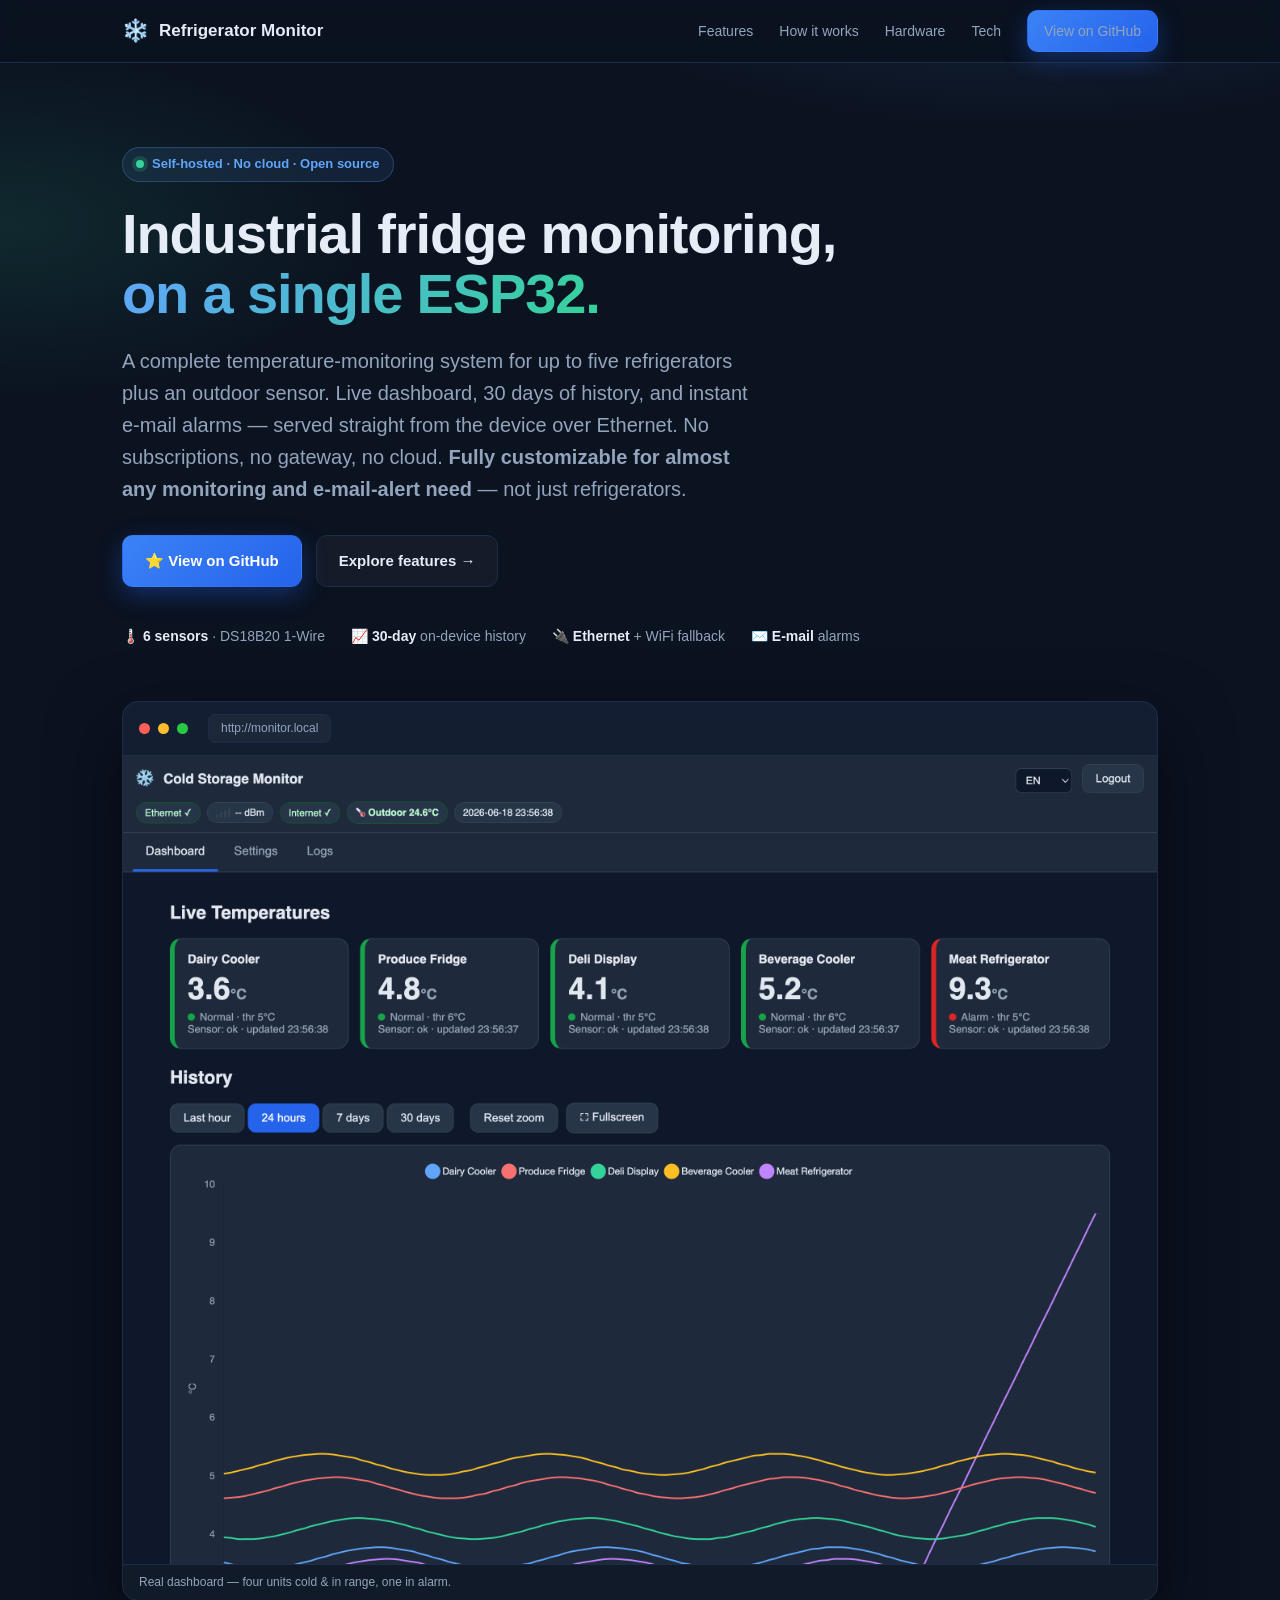
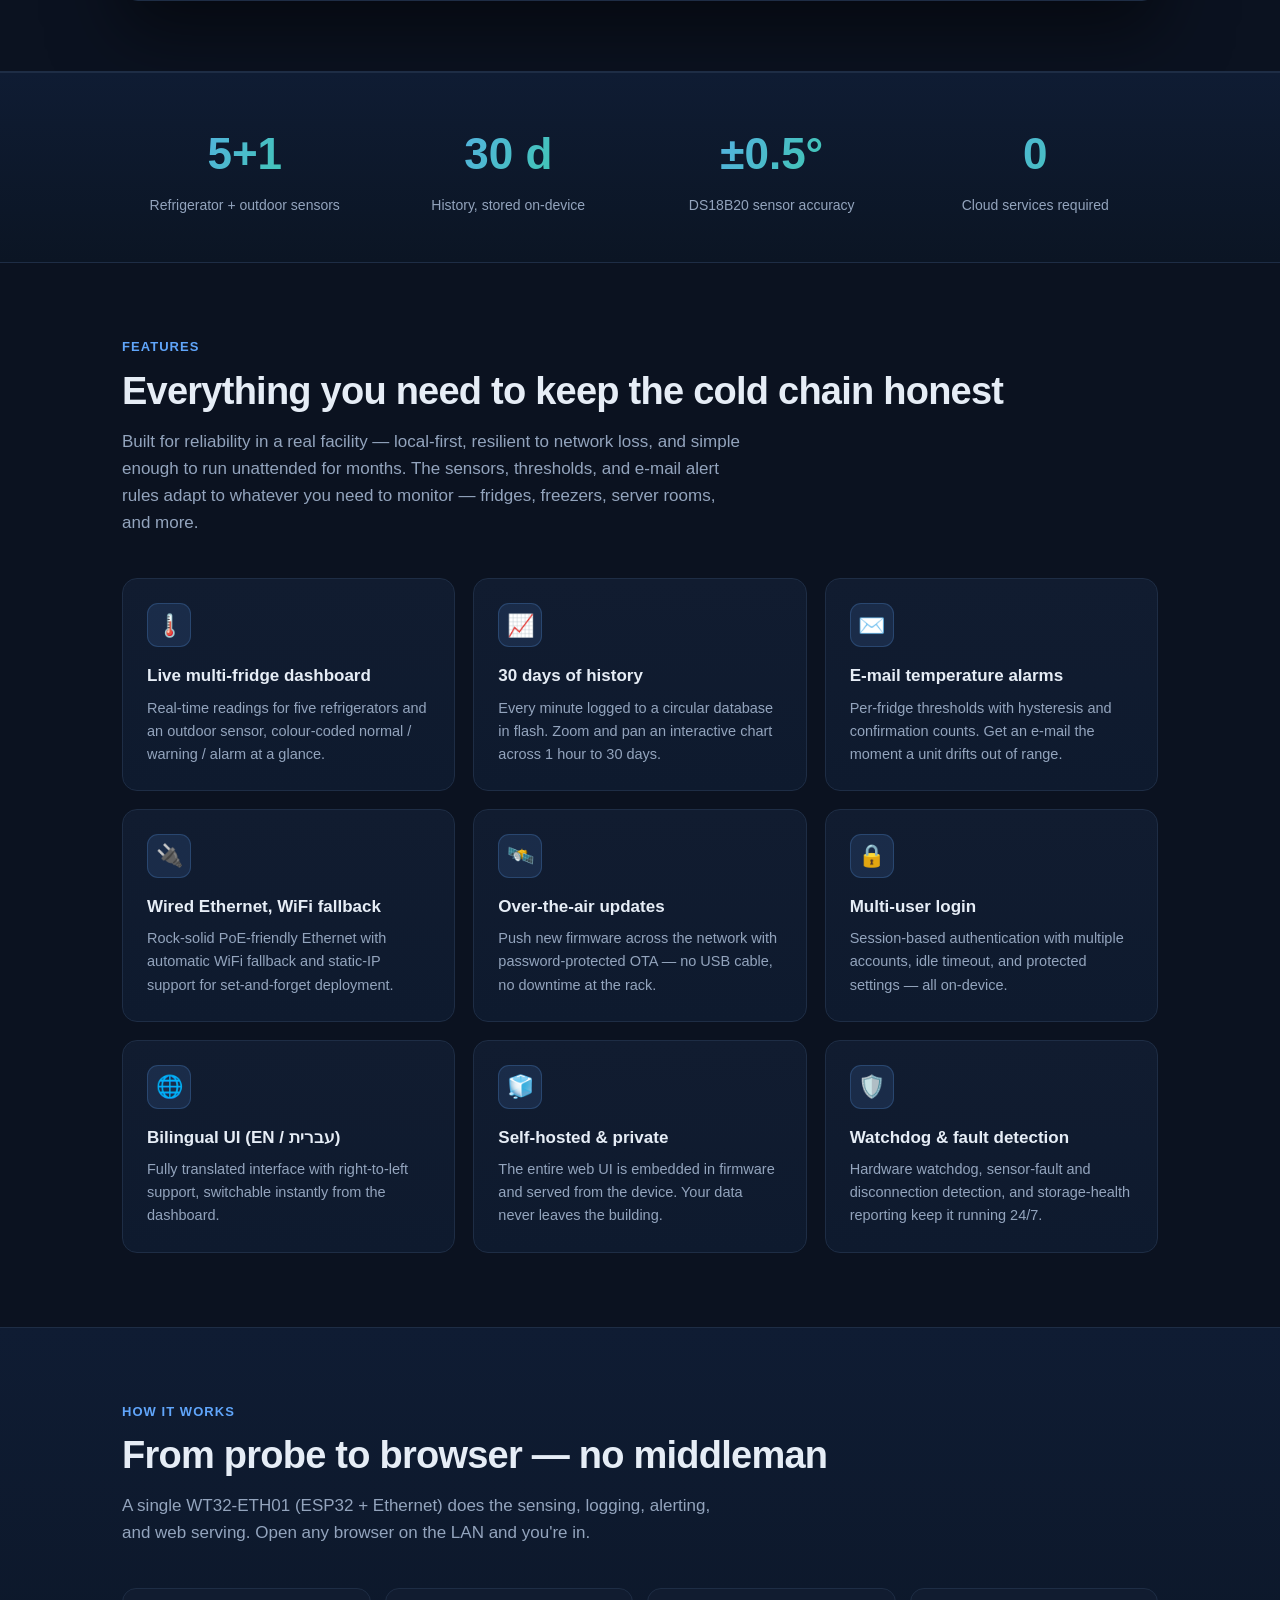
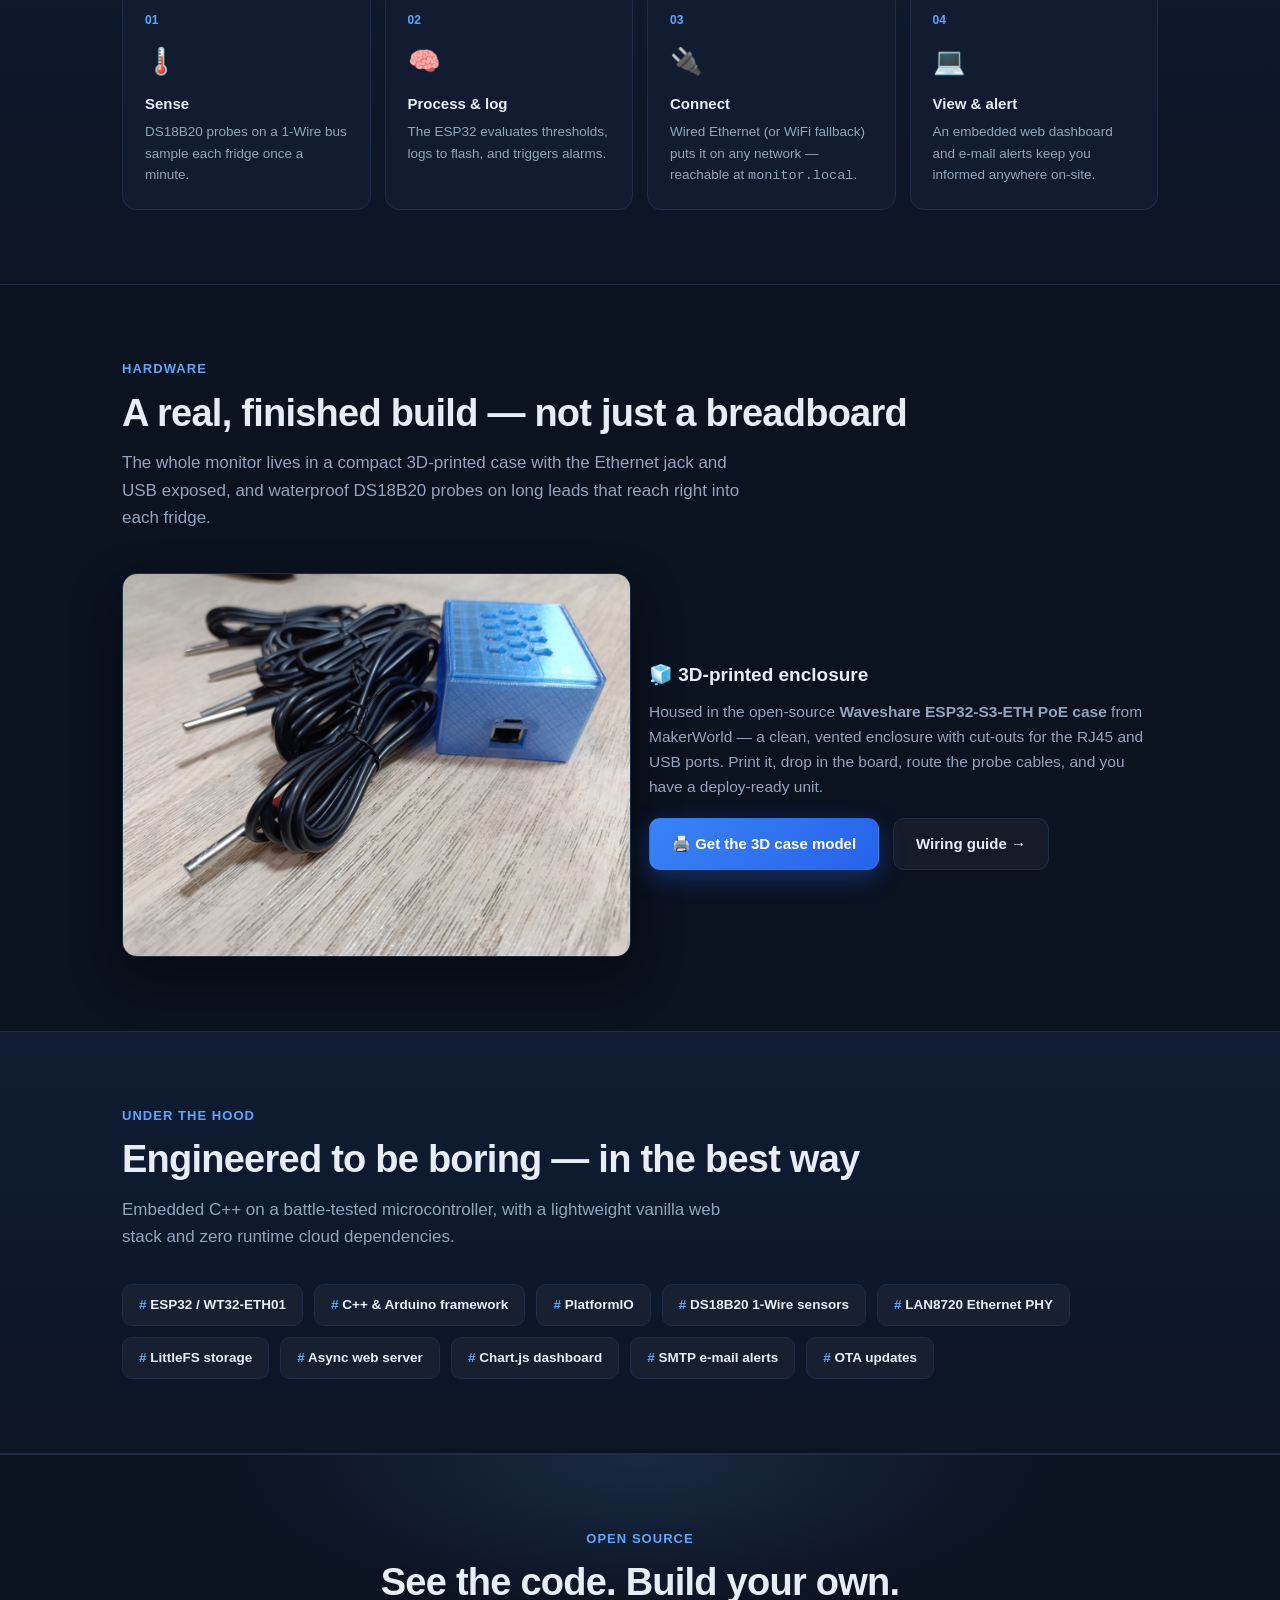
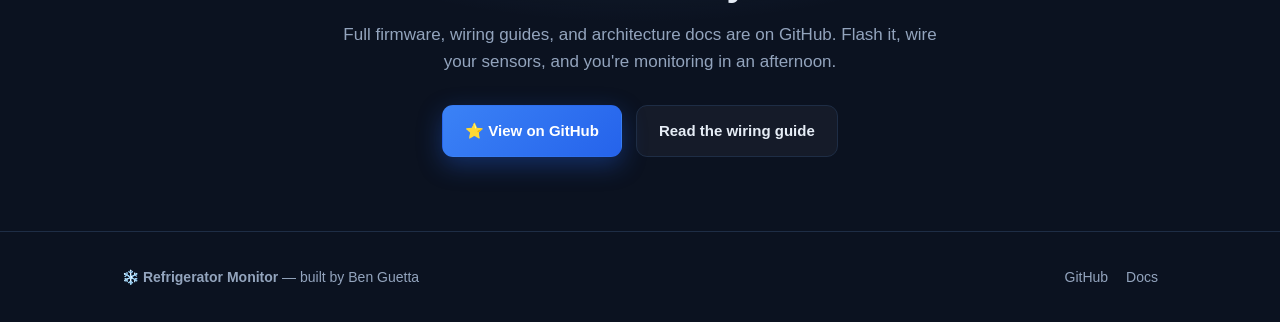
==== commit daee1a0a: "Landing page: add Hardware section with build photo + 3D case link Show the finished 3D-printed encl" ====
--- a/docs/index.html
+++ b/docs/index.html
@@ -167,6 +167,7 @@
     <nav class="nav-links">
       <a href="#features" class="hide-sm">Features</a>
       <a href="#how" class="hide-sm">How it works</a>
+      <a href="#hardware" class="hide-sm">Hardware</a>
       <a href="#tech" class="hide-sm">Tech</a>
       <a class="btn btn-primary" href="https://github.com/bn-jo/refrigerator-monitor" target="_blank" rel="noopener">View on GitHub</a>
     </nav>
@@ -268,8 +269,35 @@
   </div>
 </div></section></div>
 
+<!-- ============ HARDWARE ============ -->
+<section id="hardware"><div class="wrap">
+  <div class="eyebrow">Hardware</div>
+  <h2>A real, finished build — not just a breadboard</h2>
+  <p class="lead">The whole monitor lives in a compact 3D-printed case with the Ethernet jack and USB
+    exposed, and waterproof DS18B20 probes on long leads that reach right into each fridge.</p>
+
+  <div class="grid g2" style="align-items:center">
+    <figure style="margin:0;border-radius:15px;overflow:hidden;border:1px solid var(--line);
+        background:var(--card2);box-shadow:0 20px 50px rgba(0,0,0,.45)">
+      <img src="hardware.jpg" alt="The finished refrigerator monitor in its blue 3D-printed case with the Ethernet jack and USB port exposed, alongside four waterproof DS18B20 temperature probes on coiled leads"
+           style="display:block;width:100%;height:auto" loading="lazy">
+    </figure>
+    <div>
+      <h3 style="font-size:19px;margin-bottom:10px">🧊 3D-printed enclosure</h3>
+      <p style="color:var(--muted);font-size:15.5px;margin-bottom:18px">
+        Housed in the open-source <b>Waveshare ESP32-S3-ETH PoE case</b> from MakerWorld —
+        a clean, vented enclosure with cut-outs for the RJ45 and USB ports. Print it, drop in the
+        board, route the probe cables, and you have a deploy-ready unit.</p>
+      <div class="cta">
+        <a class="btn btn-primary" href="https://makerworld.com/en/models/1536469-waveshare-esp32-s3-eth-poe-case-opendtu#profileId-2151560" target="_blank" rel="noopener">🖨️ Get the 3D case model</a>
+        <a class="btn btn-ghost" href="https://github.com/bn-jo/refrigerator-monitor/blob/main/docs/WIRING.md" target="_blank" rel="noopener">Wiring guide →</a>
+      </div>
+    </div>
+  </div>
+</div></section>
+
 <!-- ============ TECH ============ -->
-<section id="tech"><div class="wrap">
+<div class="band"><section id="tech"><div class="wrap">
   <div class="eyebrow">Under the hood</div>
   <h2>Engineered to be boring — in the best way</h2>
   <p class="lead">Embedded C++ on a battle-tested microcontroller, with a lightweight
@@ -286,7 +314,7 @@
     <div class="chip"><span>#</span> SMTP e-mail alerts</div>
     <div class="chip"><span>#</span> OTA updates</div>
   </div>
-</div></section>
+</div></section></div>
 
 <!-- ============ FINAL CTA ============ -->
 <div class="final"><section><div class="wrap">
